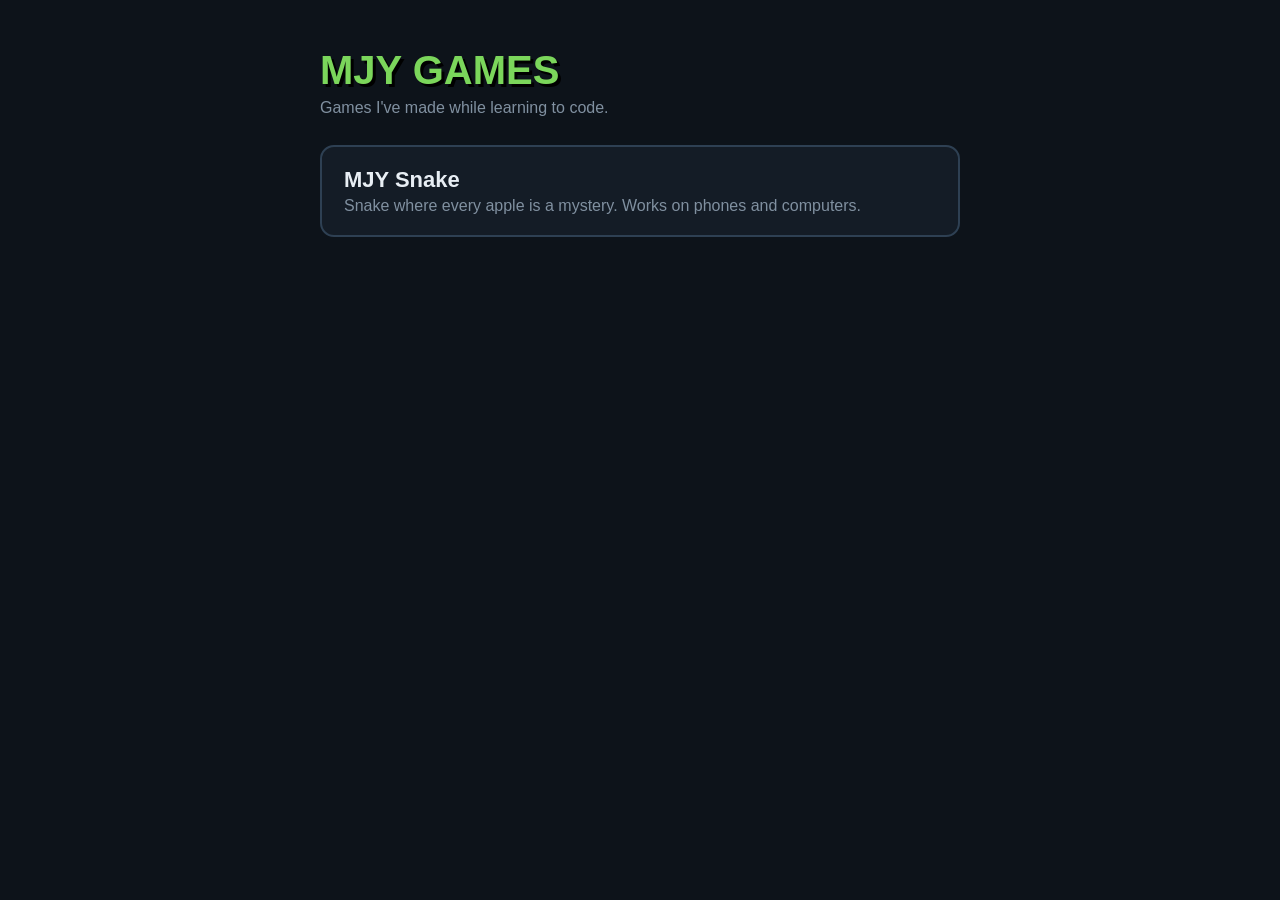
==== index.html @ 308b523a "Add MJY Snake: web version for phones and computers, plus the Python original Every apple looks the " ====
<!doctype html>
<html lang="en">
<head>
  <meta charset="utf-8">
  <meta name="viewport" content="width=device-width, initial-scale=1">
  <meta name="theme-color" content="#0D131A">
  <title>MJY Games</title>
  <style>
    :root { --bg: #0D131A; --panel: #141C26; --border: #2E4053; --text: #E8EEF4; --dim: #8090A0; --green: #7BD65B; }
    * { box-sizing: border-box; }
    body {
      margin: 0;
      min-height: 100vh;
      padding: 48px 16px;
      background: var(--bg);
      color: var(--text);
      font-family: -apple-system, BlinkMacSystemFont, "Segoe UI", Roboto, Arial, sans-serif;
    }
    main { max-width: 640px; margin: 0 auto; }
    h1 { margin: 0 0 6px; font-size: 40px; color: var(--green); text-shadow: 3px 3px 0 #000; }
    p { margin: 0 0 28px; color: var(--dim); }
    a.game {
      display: block;
      padding: 20px 22px;
      border: 2px solid var(--border);
      border-radius: 14px;
      background: var(--panel);
      color: inherit;
      text-decoration: none;
    }
    a.game:hover { border-color: var(--green); }
    a.game h2 { margin: 0 0 4px; font-size: 22px; }
    a.game span { color: var(--dim); }
  </style>
</head>
<body>
  <main>
    <h1>MJY GAMES</h1>
    <p>Games I've made while learning to code.</p>
    <a class="game" href="snake/">
      <h2>MJY Snake</h2>
      <span>Snake where every apple is a mystery. Works on phones and computers.</span>
    </a>
  </main>
</body>
</html>
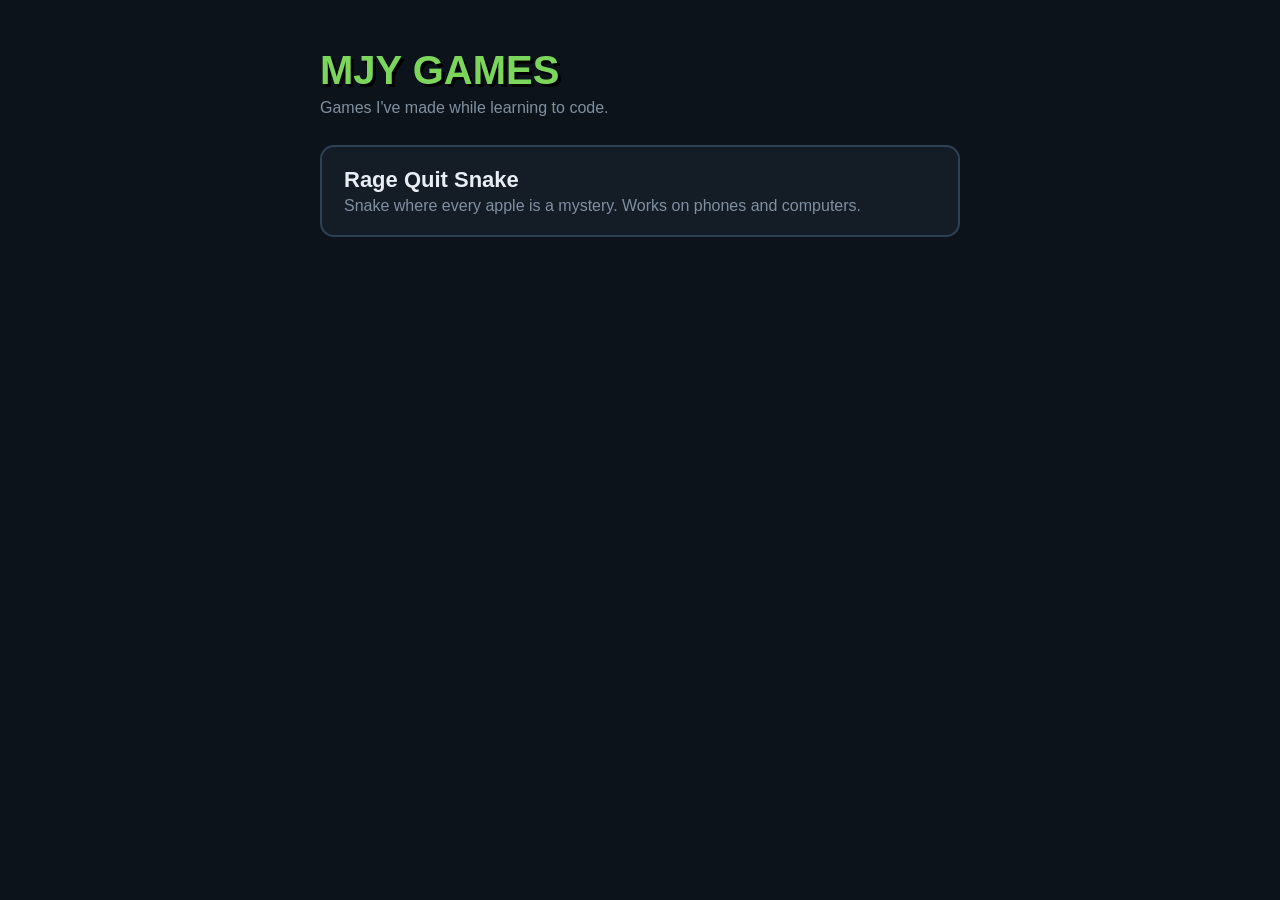
==== commit 8d53d5e0: "Rename the game to Rage Quit Snake The start screen now reads "Matt Young presents Rage Quit Snake"." ====
--- a/index.html
+++ b/index.html
@@ -38,7 +38,7 @@
     <h1>MJY GAMES</h1>
     <p>Games I've made while learning to code.</p>
     <a class="game" href="snake/">
-      <h2>MJY Snake</h2>
+      <h2>Rage Quit Snake</h2>
       <span>Snake where every apple is a mystery. Works on phones and computers.</span>
     </a>
   </main>
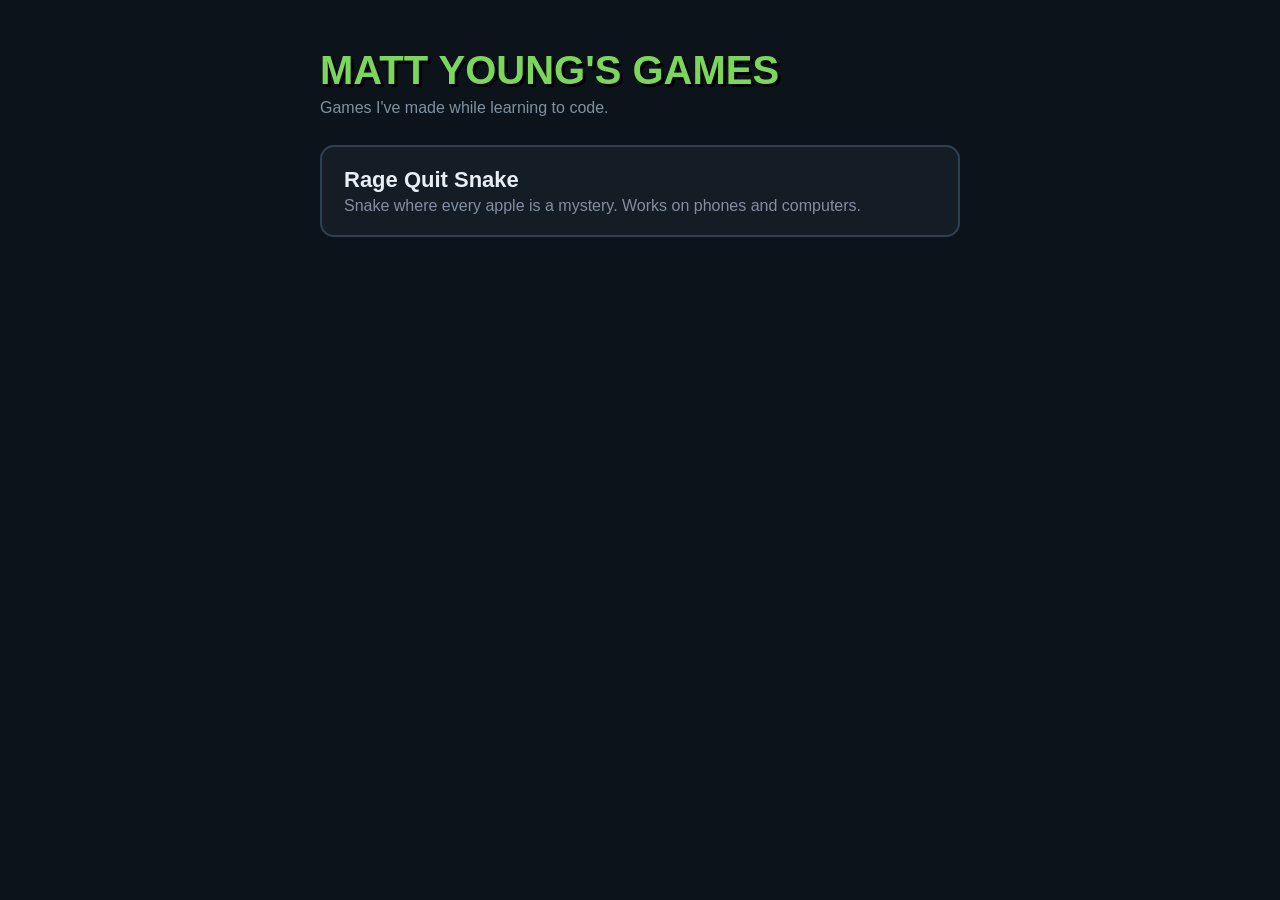
==== commit b0e05b89: "Add combos, rainbow apples, shields, ghosts, rocks, fog and runaway apples - Every apple now grows t" ====
--- a/index.html
+++ b/index.html
@@ -4,7 +4,7 @@
   <meta charset="utf-8">
   <meta name="viewport" content="width=device-width, initial-scale=1">
   <meta name="theme-color" content="#0D131A">
-  <title>MJY Games</title>
+  <title>Matt Young's Games</title>
   <style>
     :root { --bg: #0D131A; --panel: #141C26; --border: #2E4053; --text: #E8EEF4; --dim: #8090A0; --green: #7BD65B; }
     * { box-sizing: border-box; }
@@ -35,7 +35,7 @@
 </head>
 <body>
   <main>
-    <h1>MJY GAMES</h1>
+    <h1>MATT YOUNG'S GAMES</h1>
     <p>Games I've made while learning to code.</p>
     <a class="game" href="snake/">
       <h2>Rage Quit Snake</h2>
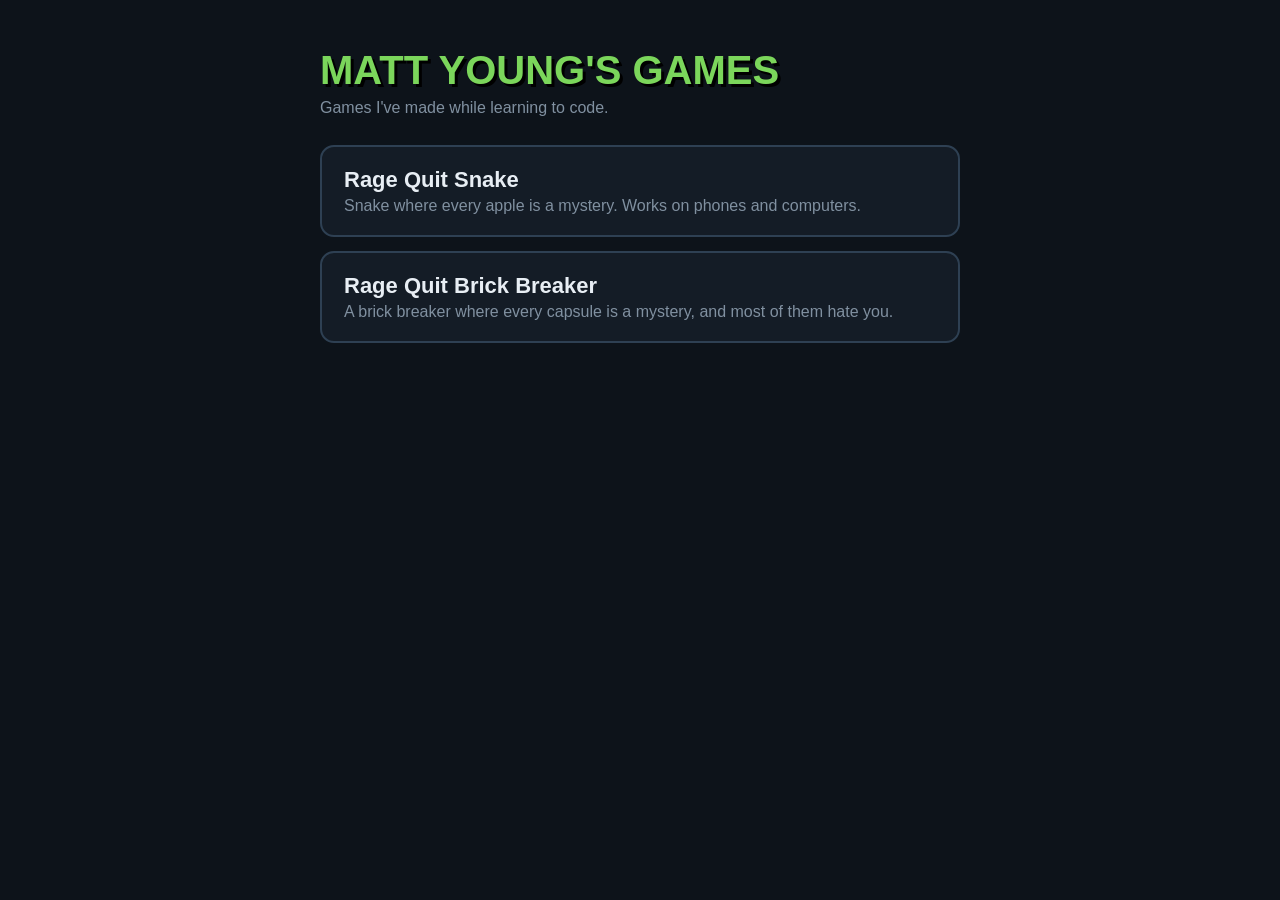
==== commit fa32aae7: "Add Rage Quit Brick Breaker A brick breaker where every capsule is a mystery: wide paddles, multibal" ====
--- a/index.html
+++ b/index.html
@@ -31,6 +31,7 @@
     a.game:hover { border-color: var(--green); }
     a.game h2 { margin: 0 0 4px; font-size: 22px; }
     a.game span { color: var(--dim); }
+    a.game + a.game { margin-top: 14px; }
   </style>
 </head>
 <body>
@@ -41,6 +42,10 @@
       <h2>Rage Quit Snake</h2>
       <span>Snake where every apple is a mystery. Works on phones and computers.</span>
     </a>
+    <a class="game" href="bricks/">
+      <h2>Rage Quit Brick Breaker</h2>
+      <span>A brick breaker where every capsule is a mystery, and most of them hate you.</span>
+    </a>
   </main>
 </body>
 </html>
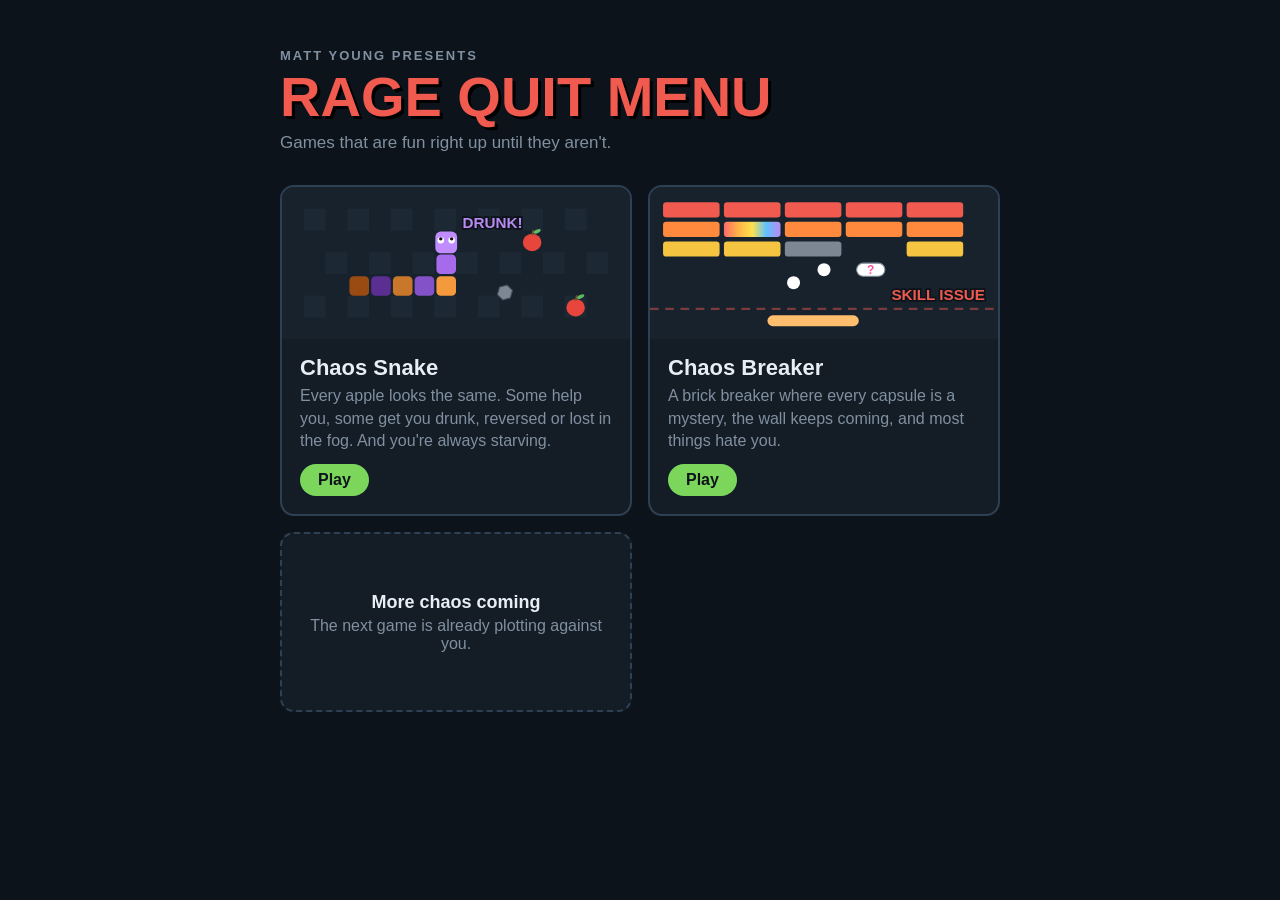
==== commit 1d9d8986: "Add the Rage Quit Menu and rename the games Chaos Snake and Chaos Breaker The games page is now the " ====
--- a/index.html
+++ b/index.html
@@ -4,9 +4,20 @@
   <meta charset="utf-8">
   <meta name="viewport" content="width=device-width, initial-scale=1">
   <meta name="theme-color" content="#0D131A">
-  <title>Matt Young's Games</title>
+  <meta name="description" content="Matt Young presents the Rage Quit Menu: games that are fun right up until they aren't.">
+  <title>Rage Quit Menu</title>
+  <link rel="icon" href="data:image/svg+xml,%3Csvg xmlns='http://www.w3.org/2000/svg' viewBox='0 0 20 20'%3E%3Crect x='2' y='2' width='16' height='16' rx='4' fill='%23F05A4F'/%3E%3Ctext x='10' y='14.5' font-size='12' font-family='Arial' font-weight='900' text-anchor='middle' fill='%23fff'%3E!%3C/text%3E%3C/svg%3E">
   <style>
-    :root { --bg: #0D131A; --panel: #141C26; --border: #2E4053; --text: #E8EEF4; --dim: #8090A0; --green: #7BD65B; }
+    :root {
+      --bg: #0D131A;
+      --panel: #141C26;
+      --board: #18222D;
+      --border: #2E4053;
+      --text: #E8EEF4;
+      --dim: #8090A0;
+      --green: #7BD65B;
+      --red: #F05A4F;
+    }
     * { box-sizing: border-box; }
     body {
       margin: 0;
@@ -16,36 +27,157 @@
       color: var(--text);
       font-family: -apple-system, BlinkMacSystemFont, "Segoe UI", Roboto, Arial, sans-serif;
     }
-    main { max-width: 640px; margin: 0 auto; }
-    h1 { margin: 0 0 6px; font-size: 40px; color: var(--green); text-shadow: 3px 3px 0 #000; }
-    p { margin: 0 0 28px; color: var(--dim); }
-    a.game {
-      display: block;
-      padding: 20px 22px;
+    main { max-width: 720px; margin: 0 auto; }
+    .eyebrow {
+      margin: 0 0 6px;
+      color: var(--dim);
+      font-size: 13px;
+      font-weight: 700;
+      letter-spacing: 2px;
+    }
+    h1 {
+      margin: 0 0 8px;
+      font-size: clamp(38px, 10vw, 56px);
+      line-height: 1;
+      color: var(--red);
+      text-shadow: 3px 3px 0 #000;
+    }
+    .tagline { margin: 0 0 32px; color: var(--dim); font-size: 17px; }
+    .games {
+      display: grid;
+      grid-template-columns: repeat(auto-fill, minmax(min(100%, 320px), 1fr));
+      gap: 16px;
+    }
+    a.game, .soon {
+      display: flex;
+      flex-direction: column;
       border: 2px solid var(--border);
       border-radius: 14px;
       background: var(--panel);
       color: inherit;
       text-decoration: none;
+      overflow: hidden;
     }
-    a.game:hover { border-color: var(--green); }
-    a.game h2 { margin: 0 0 4px; font-size: 22px; }
-    a.game span { color: var(--dim); }
-    a.game + a.game { margin-top: 14px; }
+    a.game { transition: border-color 0.15s, transform 0.15s; }
+    a.game:hover, a.game:focus-visible { border-color: var(--green); transform: translateY(-2px); }
+    a.game:focus-visible { outline: none; }
+    .thumb { display: block; width: 100%; height: auto; background: var(--board); }
+    .info { padding: 16px 18px 18px; }
+    .info h2 { margin: 0 0 4px; font-size: 22px; }
+    .info p { margin: 0 0 12px; color: var(--dim); line-height: 1.4; }
+    .play {
+      display: inline-block;
+      padding: 7px 18px;
+      border-radius: 999px;
+      background: var(--green);
+      color: var(--bg);
+      font-weight: 800;
+    }
+    .soon {
+      align-items: center;
+      justify-content: center;
+      min-height: 180px;
+      border-style: dashed;
+      color: var(--dim);
+      text-align: center;
+      padding: 24px;
+    }
+    .soon b { display: block; margin-bottom: 4px; color: var(--text); font-size: 18px; }
   </style>
 </head>
 <body>
   <main>
-    <h1>MATT YOUNG'S GAMES</h1>
-    <p>Games I've made while learning to code.</p>
-    <a class="game" href="snake/">
-      <h2>Rage Quit Snake</h2>
-      <span>Snake where every apple is a mystery. Works on phones and computers.</span>
-    </a>
-    <a class="game" href="bricks/">
-      <h2>Rage Quit Brick Breaker</h2>
-      <span>A brick breaker where every capsule is a mystery, and most of them hate you.</span>
-    </a>
+    <p class="eyebrow">MATT YOUNG PRESENTS</p>
+    <h1>RAGE QUIT MENU</h1>
+    <p class="tagline">Games that are fun right up until they aren't.</p>
+
+    <div class="games">
+      <a class="game" href="snake/">
+        <svg class="thumb" viewBox="0 0 320 140" aria-hidden="true">
+          <rect width="320" height="140" fill="#18222D"/>
+          <g fill="#1C2834">
+            <rect x="20" y="20" width="20" height="20"/><rect x="60" y="20" width="20" height="20"/>
+            <rect x="100" y="20" width="20" height="20"/><rect x="140" y="20" width="20" height="20"/>
+            <rect x="180" y="20" width="20" height="20"/><rect x="220" y="20" width="20" height="20"/>
+            <rect x="260" y="20" width="20" height="20"/><rect x="40" y="60" width="20" height="20"/>
+            <rect x="80" y="60" width="20" height="20"/><rect x="120" y="60" width="20" height="20"/>
+            <rect x="160" y="60" width="20" height="20"/><rect x="200" y="60" width="20" height="20"/>
+            <rect x="240" y="60" width="20" height="20"/><rect x="280" y="60" width="20" height="20"/>
+            <rect x="20" y="100" width="20" height="20"/><rect x="60" y="100" width="20" height="20"/>
+            <rect x="100" y="100" width="20" height="20"/><rect x="140" y="100" width="20" height="20"/>
+            <rect x="180" y="100" width="20" height="20"/><rect x="220" y="100" width="20" height="20"/>
+            <rect x="260" y="100" width="20" height="20"/>
+          </g>
+          <g>
+            <rect x="62" y="82" width="18" height="18" rx="4" fill="#9A4B12"/>
+            <rect x="82" y="82" width="18" height="18" rx="4" fill="#5B2E91"/>
+            <rect x="102" y="82" width="18" height="18" rx="4" fill="#C9772A"/>
+            <rect x="122" y="82" width="18" height="18" rx="4" fill="#8452C8"/>
+            <rect x="142" y="82" width="18" height="18" rx="4" fill="#F59A3C"/>
+            <rect x="142" y="62" width="18" height="18" rx="4" fill="#A66BEA"/>
+            <rect x="141" y="41" width="20" height="20" rx="5" fill="#C08CFF"/>
+            <circle cx="146" cy="49" r="3" fill="#fff"/><circle cx="156" cy="49" r="3" fill="#fff"/>
+            <circle cx="146" cy="47.7" r="1.6" fill="#111"/><circle cx="156" cy="47.7" r="1.6" fill="#111"/>
+          </g>
+          <g>
+            <ellipse cx="230" cy="51" rx="8.5" ry="8" fill="#E8453C"/>
+            <path d="M229.2 44.5 L230.8 44.5 L231.8 39.5 L230.4 39.5 Z" fill="#7A5230"/>
+            <ellipse cx="234.6" cy="40.8" rx="3.6" ry="1.6" transform="rotate(-25 234.6 40.8)" fill="#5DBB63"/>
+            <ellipse cx="270" cy="111" rx="8.5" ry="8" fill="#E8453C"/>
+            <path d="M269.2 104.5 L270.8 104.5 L271.8 99.5 L270.4 99.5 Z" fill="#7A5230"/>
+            <ellipse cx="274.6" cy="100.8" rx="3.6" ry="1.6" transform="rotate(-25 274.6 100.8)" fill="#5DBB63"/>
+            <path d="M200 92 l7 -2 l5 5 l-2 7 l-7 2 l-5 -5 Z" fill="#7D8794" stroke="#3E4651"/>
+          </g>
+          <text x="166" y="38" font-family="Arial" font-weight="900" font-size="14" fill="#B98AF0" stroke="#0D131A" stroke-width="3" paint-order="stroke">DRUNK!</text>
+        </svg>
+        <div class="info">
+          <h2>Chaos Snake</h2>
+          <p>Every apple looks the same. Some help you, some get you drunk, reversed or lost in the fog.
+            And you're always starving.</p>
+          <span class="play">Play</span>
+        </div>
+      </a>
+
+      <a class="game" href="bricks/">
+        <svg class="thumb" viewBox="0 0 320 140" aria-hidden="true">
+          <defs>
+            <linearGradient id="rainbow" x1="0" x2="1">
+              <stop offset="0" stop-color="#FF6B6B"/><stop offset="0.25" stop-color="#FFB347"/>
+              <stop offset="0.5" stop-color="#FFE14D"/><stop offset="0.75" stop-color="#5CC2FF"/>
+              <stop offset="1" stop-color="#B98AF0"/>
+            </linearGradient>
+          </defs>
+          <rect width="320" height="140" fill="#18222D"/>
+          <g>
+            <rect x="12" y="14" width="52" height="14" rx="3" fill="#F05A4F"/><rect x="68" y="14" width="52" height="14" rx="3" fill="#F05A4F"/>
+            <rect x="124" y="14" width="52" height="14" rx="3" fill="#F05A4F"/><rect x="180" y="14" width="52" height="14" rx="3" fill="#F05A4F"/>
+            <rect x="236" y="14" width="52" height="14" rx="3" fill="#F05A4F"/>
+            <rect x="12" y="32" width="52" height="14" rx="3" fill="#FF8A3D"/><rect x="68" y="32" width="52" height="14" rx="3" fill="url(#rainbow)"/>
+            <rect x="124" y="32" width="52" height="14" rx="3" fill="#FF8A3D"/><rect x="180" y="32" width="52" height="14" rx="3" fill="#FF8A3D"/>
+            <rect x="236" y="32" width="52" height="14" rx="3" fill="#FF8A3D"/>
+            <rect x="12" y="50" width="52" height="14" rx="3" fill="#F5C542"/><rect x="68" y="50" width="52" height="14" rx="3" fill="#F5C542"/>
+            <rect x="124" y="50" width="52" height="14" rx="3" fill="#7D8794"/><rect x="236" y="50" width="52" height="14" rx="3" fill="#F5C542"/>
+          </g>
+          <line x1="0" y1="112" x2="320" y2="112" stroke="#F05A4F" stroke-opacity="0.45" stroke-width="2" stroke-dasharray="8 6"/>
+          <rect x="190" y="70" width="26" height="12" rx="6" fill="#fff" stroke="#8090A0"/>
+          <text x="203" y="80" font-family="Arial" font-weight="900" font-size="11" text-anchor="middle" fill="#FF4FA3">?</text>
+          <circle cx="132" cy="88" r="6" fill="#fff"/>
+          <circle cx="160" cy="76" r="6" fill="#fff"/>
+          <rect x="108" y="118" width="84" height="10" rx="5" fill="#FFBE6E"/>
+          <text x="222" y="104" font-family="Arial" font-weight="900" font-size="14" fill="#F05A4F" stroke="#0D131A" stroke-width="3" paint-order="stroke">SKILL ISSUE</text>
+        </svg>
+        <div class="info">
+          <h2>Chaos Breaker</h2>
+          <p>A brick breaker where every capsule is a mystery, the wall keeps coming, and most things
+            hate you.</p>
+          <span class="play">Play</span>
+        </div>
+      </a>
+
+      <div class="soon">
+        <div><b>More chaos coming</b>The next game is already plotting against you.</div>
+      </div>
+    </div>
   </main>
 </body>
 </html>
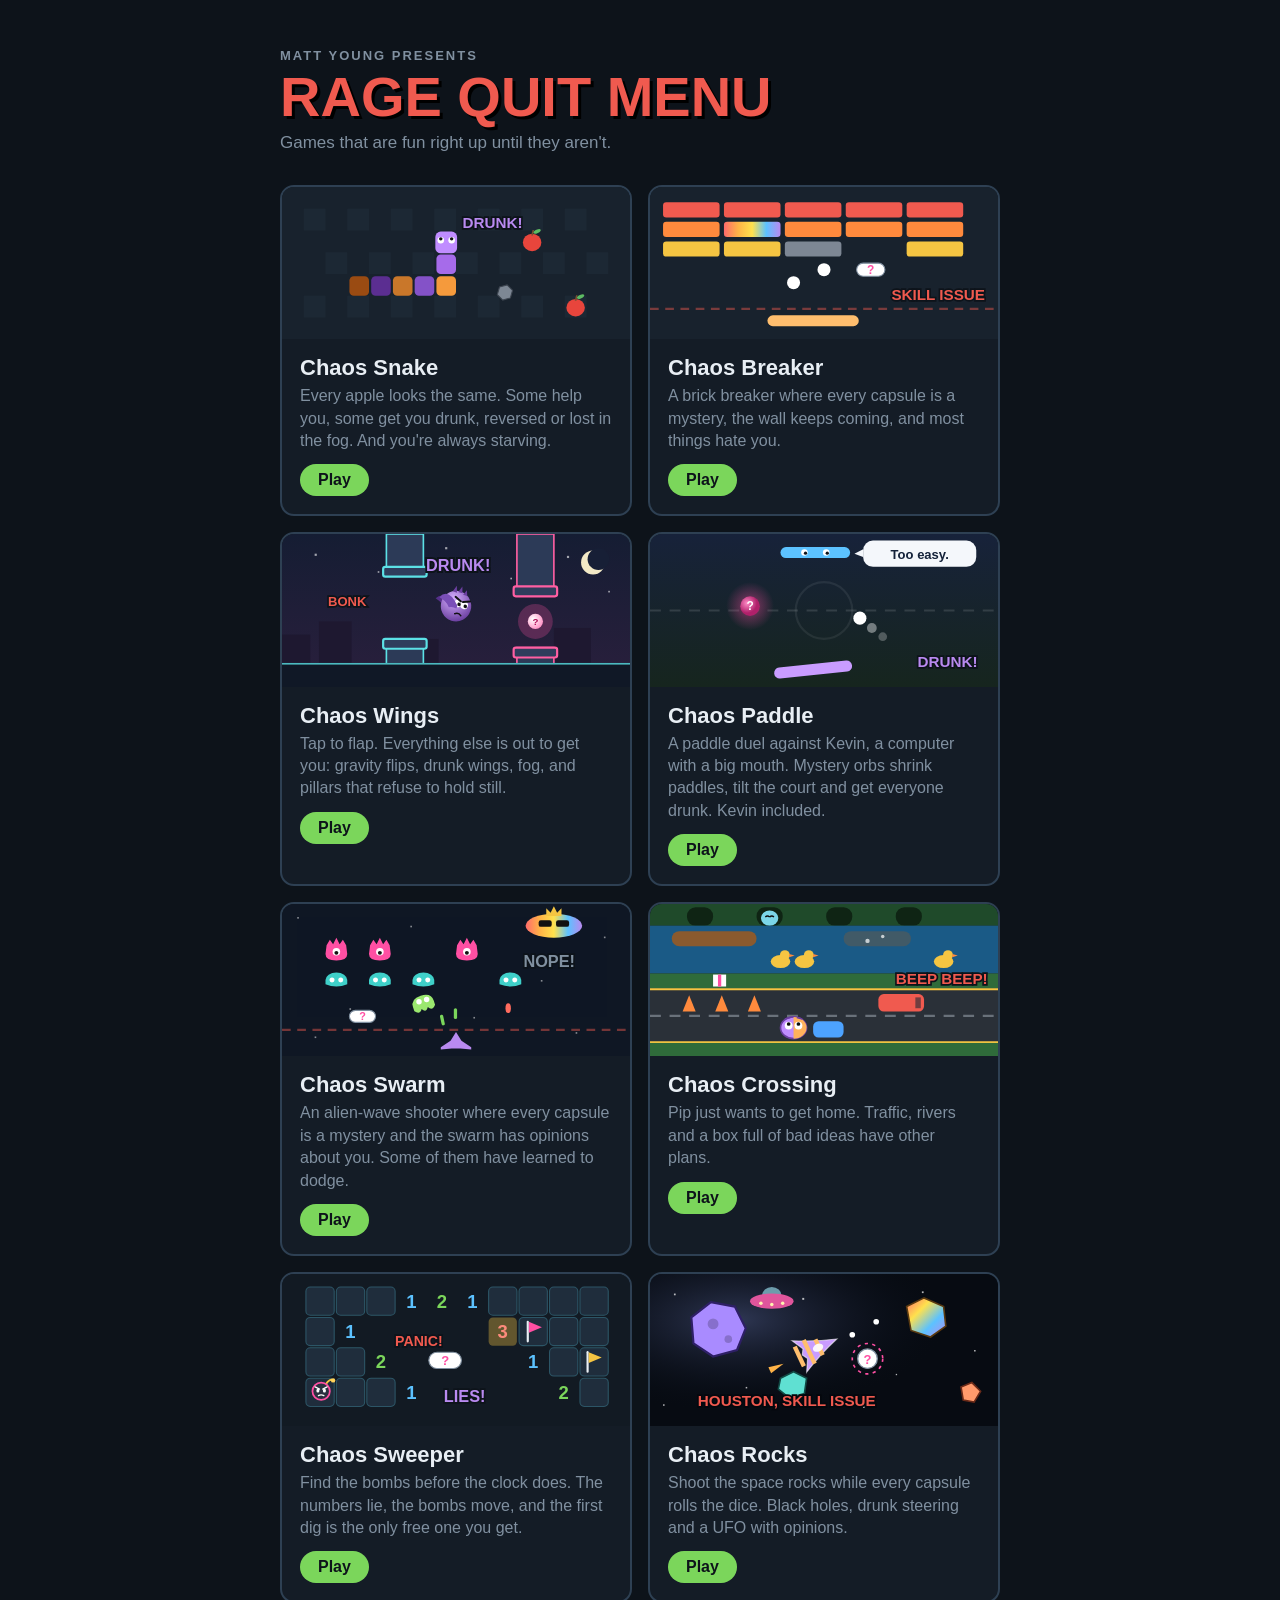
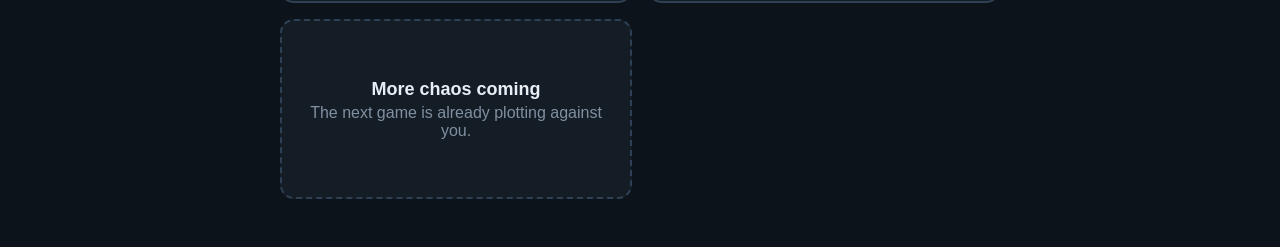
==== commit 8cb9313d: "Add six new games to the Rage Quit Menu Chaos Wings, Chaos Paddle, Chaos Swarm, Chaos Crossing, Chao" ====
--- a/index.html
+++ b/index.html
@@ -174,6 +174,60 @@
         </div>
       </a>
 
+      <a class="game" href="wings/">
+        <img class="thumb" src="wings/thumb.svg" width="320" height="140" alt="">
+        <div class="info">
+          <h2>Chaos Wings</h2>
+          <p>Tap to flap. Everything else is out to get you: gravity flips, drunk wings, fog, and pillars that refuse to hold still.</p>
+          <span class="play">Play</span>
+        </div>
+      </a>
+
+      <a class="game" href="paddle/">
+        <img class="thumb" src="paddle/thumb.svg" width="320" height="140" alt="">
+        <div class="info">
+          <h2>Chaos Paddle</h2>
+          <p>A paddle duel against Kevin, a computer with a big mouth. Mystery orbs shrink paddles, tilt the court and get everyone drunk. Kevin included.</p>
+          <span class="play">Play</span>
+        </div>
+      </a>
+
+      <a class="game" href="swarm/">
+        <img class="thumb" src="swarm/thumb.svg" width="320" height="140" alt="">
+        <div class="info">
+          <h2>Chaos Swarm</h2>
+          <p>An alien-wave shooter where every capsule is a mystery and the swarm has opinions about you. Some of them have learned to dodge.</p>
+          <span class="play">Play</span>
+        </div>
+      </a>
+
+      <a class="game" href="crossing/">
+        <img class="thumb" src="crossing/thumb.svg" width="320" height="140" alt="">
+        <div class="info">
+          <h2>Chaos Crossing</h2>
+          <p>Pip just wants to get home. Traffic, rivers and a box full of bad ideas have other plans.</p>
+          <span class="play">Play</span>
+        </div>
+      </a>
+
+      <a class="game" href="sweeper/">
+        <img class="thumb" src="sweeper/thumb.svg" width="320" height="140" alt="">
+        <div class="info">
+          <h2>Chaos Sweeper</h2>
+          <p>Find the bombs before the clock does. The numbers lie, the bombs move, and the first dig is the only free one you get.</p>
+          <span class="play">Play</span>
+        </div>
+      </a>
+
+      <a class="game" href="rocks/">
+        <img class="thumb" src="rocks/thumb.svg" width="320" height="140" alt="">
+        <div class="info">
+          <h2>Chaos Rocks</h2>
+          <p>Shoot the space rocks while every capsule rolls the dice. Black holes, drunk steering and a UFO with opinions.</p>
+          <span class="play">Play</span>
+        </div>
+      </a>
+
       <div class="soon">
         <div><b>More chaos coming</b>The next game is already plotting against you.</div>
       </div>
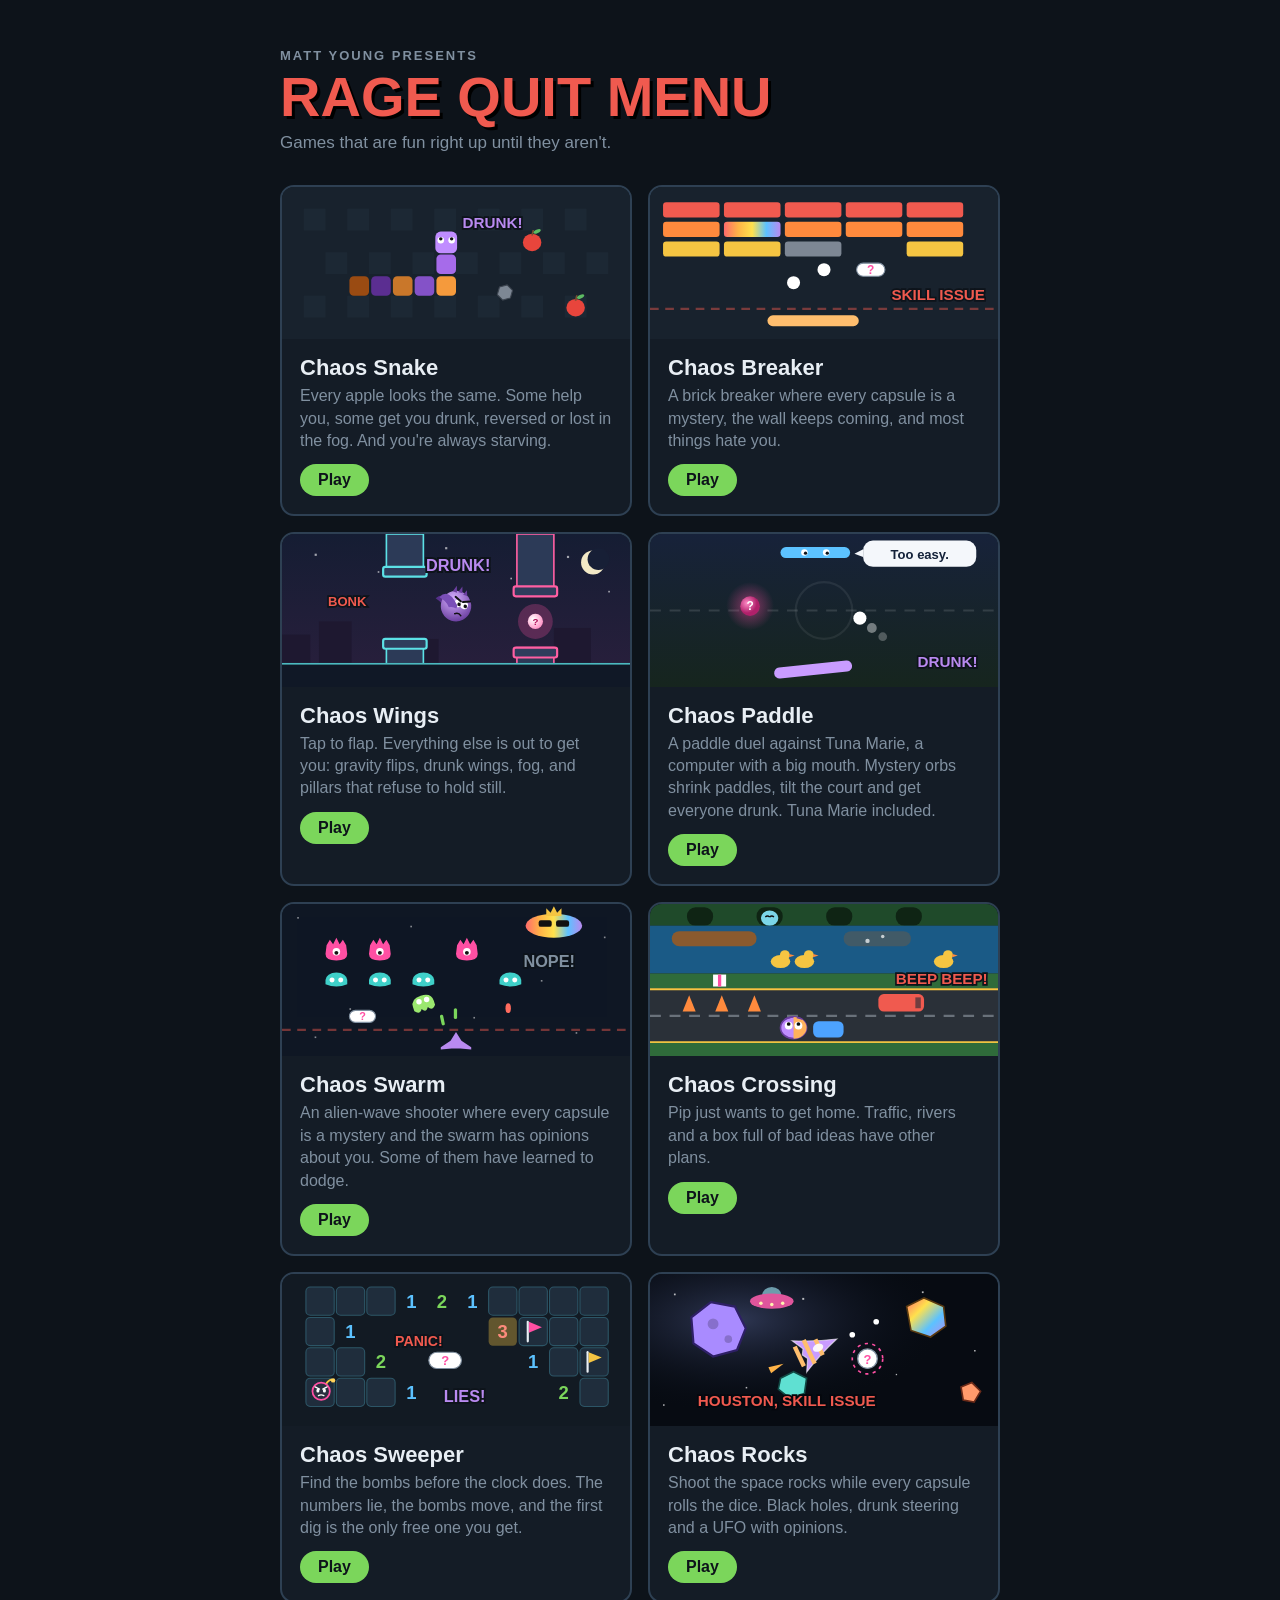
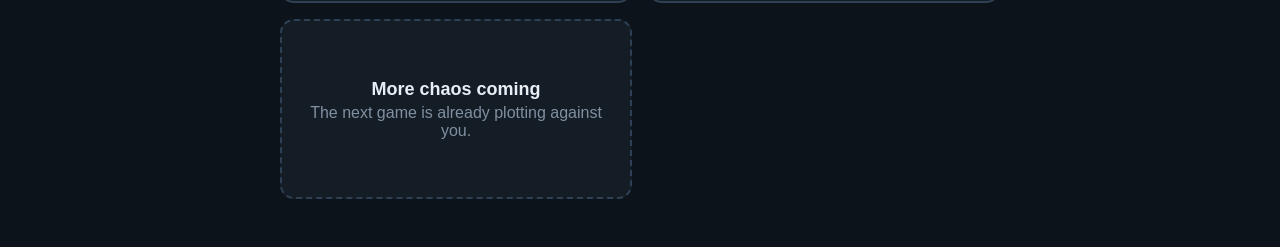
==== commit 38e4279b: "Add the Rage Quit Menu button to every pause screen, and rename Kevin to Tuna Marie" ====
--- a/index.html
+++ b/index.html
@@ -187,7 +187,7 @@
         <img class="thumb" src="paddle/thumb.svg" width="320" height="140" alt="">
         <div class="info">
           <h2>Chaos Paddle</h2>
-          <p>A paddle duel against Kevin, a computer with a big mouth. Mystery orbs shrink paddles, tilt the court and get everyone drunk. Kevin included.</p>
+          <p>A paddle duel against Tuna Marie, a computer with a big mouth. Mystery orbs shrink paddles, tilt the court and get everyone drunk. Tuna Marie included.</p>
           <span class="play">Play</span>
         </div>
       </a>
